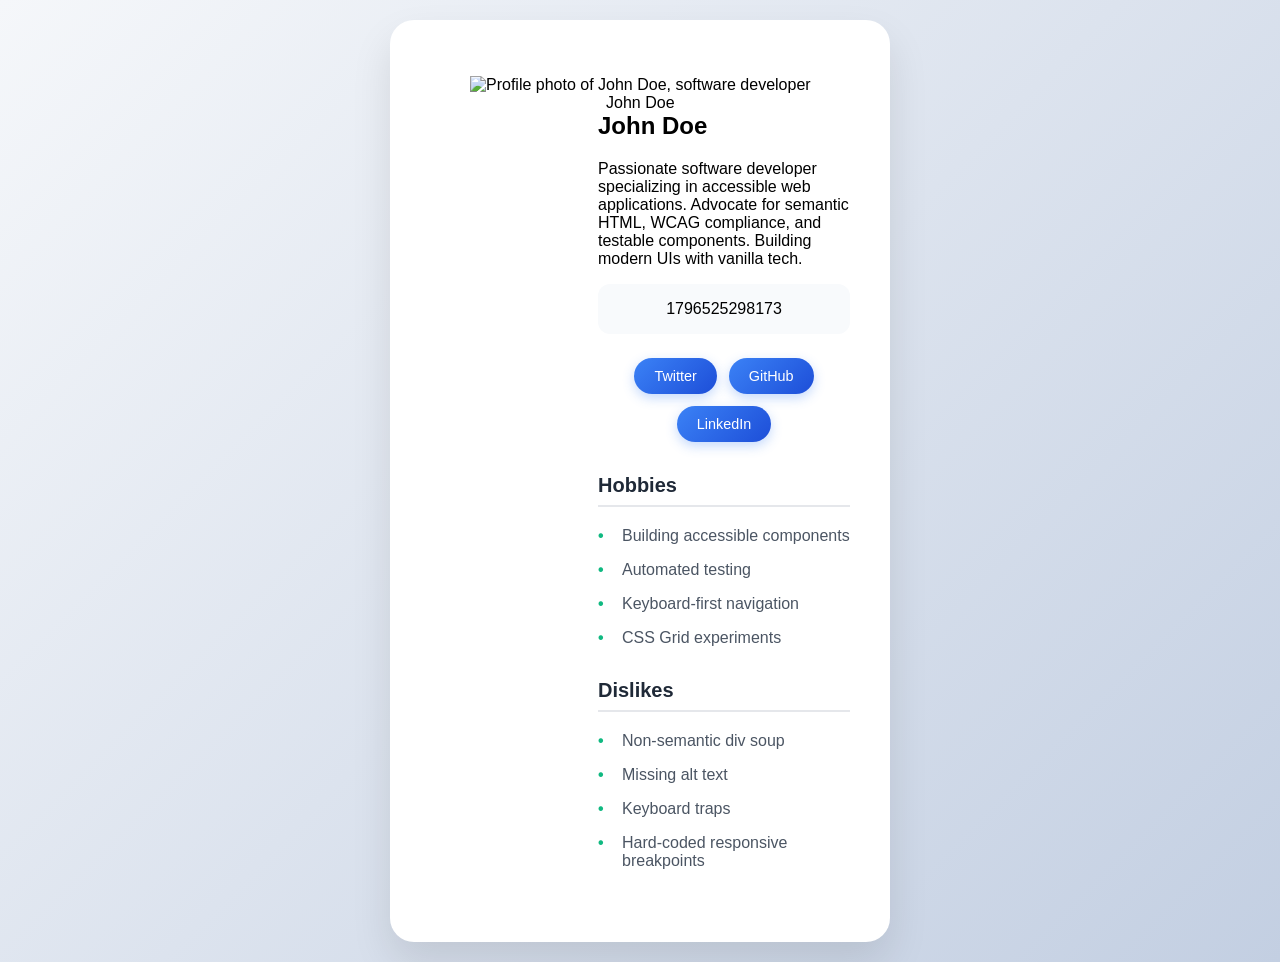
==== profile-index.html @ 812aabd8 "first commit" ====
<!DOCTYPE html>
<html lang="en">
<head>
  <meta charset="UTF-8">
  <meta name="viewport" content="width=device-width, initial-scale=1.0">
  <title>Profile Card</title>
  <link rel="stylesheet" href="profile-styles.css">
</head>
<body>
  <article data-testid="test-profile-card" class="profile-card" role="article">
    <figure class="avatar-section">
      <img 
        data-testid="test-user-avatar" 
        src="https://images.unsplash.com/photo-1494790108755-2616b612b786?w=300&h=300&fit=crop&crop=face" 
        alt="Profile photo of John Doe, software developer" 
        loading="lazy"
      >
      <figcaption>John Doe</figcaption>
    </figure>

    <header>
      <h1 data-testid="test-user-name">John Doe</h1>
    </header>

    <p data-testid="test-user-bio">
      Passionate software developer specializing in accessible web applications. Advocate for semantic HTML, WCAG compliance, and testable components. Building modern UIs with vanilla tech.
    </p>

    <div class="time-section">
      <span data-testid="test-user-time" aria-live="polite">Loading...</span>
    </div>

    <nav aria-label="Social links">
      <ul data-testid="test-user-social-links" role="list" class="social-links">
        <li><a href="https://twitter.com/johndoe" data-testid="test-user-social-twitter" target="_blank" rel="noopener noreferrer" aria-label="Twitter">Twitter</a></li>
        <li><a href="https://github.com/johndoe" data-testid="test-user-social-github" target="_blank" rel="noopener noreferrer" aria-label="GitHub">GitHub</a></li>
        <li><a href="https://linkedin.com/in/johndoe" data-testid="test-user-social-linkedin" target="_blank" rel="noopener noreferrer" aria-label="LinkedIn">LinkedIn</a></li>
      </ul>
    </nav>

    <section aria-labelledby="hobbies-heading">
      <h2 id="hobbies-heading">Hobbies</h2>
      <ul data-testid="test-user-hobbies" role="list">
        <li>Building accessible components</li>
        <li>Automated testing</li>
        <li>Keyboard-first navigation</li>
        <li>CSS Grid experiments</li>
      </ul>
    </section>

    <section aria-labelledby="dislikes-heading">
      <h2 id="dislikes-heading">Dislikes</h2>
      <ul data-testid="test-user-dislikes" role="list">
        <li>Non-semantic div soup</li>
        <li>Missing alt text</li>
        <li>Keyboard traps</li>
        <li>Hard-coded responsive breakpoints</li>
      </ul>
    </section>
  </article>

  <script src="profile-script.js"></script>
</body>
</html>
---- profile-styles.css ----
* {
  box-sizing: border-box;
}

body {
  font-family: -apple-system, BlinkMacSystemFont, 'Segoe UI', Roboto, sans-serif;
  background: linear-gradient(135deg, #f5f7fa 0%, #c3cfe2 100%);
  margin: 0;
  padding: 20px;
  min-height: 100vh;
  display: flex;
  align-items: center;
  justify-content: center;
}

.profile-card {
  background: white;
  border-radius: 24px;
  box-shadow: 0 20px 40px rgba(0,0,0,0.1);
  max-width: 500px;
  width: 100%;
  padding: 32px;
  margin: 0 16px;
}

.avatar-section {
  text-align: center;
  margin-bottom: 24px;
}

[test-user-avatar] {
  width: 120px;
  height: 120px;
  border-radius: 50%;
  object-fit: cover;
  border: 4px solid white;
  box-shadow: 0 8px 24px rgba(0,0,0,0.15);
  margin-bottom: 12px;
}

avatar-section figcaption {
  font-size: 1.5rem;
  font-weight: 700;
  color: #1f2937;
  margin: 0;
}

[test-user-name] {
  font-size: 1.75rem;
  font-weight: 700;
  color: #111827;
  margin: 0 0 12px 0;
  text-align: center;
}

[test-user-bio] {
  color: #6b7280;
  line-height: 1.6;
  margin-bottom: 24px;
  font-size: 1rem;
}

.time-section {
  text-align: center;
  margin-bottom: 24px;
  padding: 16px;
  background: #f8fafc;
  border-radius: 12px;
}

[test-user-time] {
  font-family: 'Courier New', monospace;
  font-size: 1.1rem;
  font-weight: 600;
  color: #374151;
  letter-spacing: 0.5px;
}

.social-links {
  display: flex;
  flex-wrap: wrap;
  gap: 12px;
  justify-content: center;
  margin-bottom: 32px;
  list-style: none;
  padding: 0;
}

.social-links li a {
  display: inline-flex;
  align-items: center;
  gap: 8px;
  padding: 10px 20px;
  background: linear-gradient(135deg, #3b82f6, #1d4ed8);
  color: white;
  text-decoration: none;
  border-radius: 50px;
  font-weight: 500;
  font-size: 0.9rem;
  transition: all 0.2s ease;
  box-shadow: 0 4px 12px rgba(59, 130, 246, 0.3);
}

.social-links li a:hover,
.social-links li a:focus {
  transform: translateY(-2px);
  box-shadow: 0 8px 20px rgba(59, 130, 246, 0.4);
  outline: 2px solid #1d4ed8;
  outline-offset: 2px;
}

section {
  margin-bottom: 24px;
}

section h2 {
  font-size: 1.25rem;
  font-weight: 600;
  color: #1f2937;
  margin-bottom: 12px;
  padding-bottom: 8px;
  border-bottom: 2px solid #e5e7eb;
}

section ul {
  list-style: none;
  padding: 0;
  margin: 0;
}

section li {
  padding: 8px 0;
  padding-left: 24px;
  position: relative;
  color: #4b5563;
}

section li::before {
  content: '•';
  color: #10b981;
  font-weight: bold;
  position: absolute;
  left: 0;
}

/* Responsive */
@media (min-width: 640px) {
  .profile-card {
    padding: 40px;
  }
  
  .avatar-section {
    float: left;
    margin-right: 24px;
    margin-bottom: 0;
  }
  
  .profile-card > *:not(.avatar-section) {
    margin-left: 168px;
  }
}

@media (max-width: 640px) {
  .profile-card {
    padding: 24px;
    margin: 0 8px;
  }
  
  .social-links {
    flex-direction: column;
    align-items: stretch;
  }
  
  .social-links li a {
    justify-content: center;
  }
  
  section li {
    padding-left: 0;
  }
  
  section li::before {
    display: inline-block;
    margin-right: 8px;
  }
}

@media (prefers-reduced-motion: reduce) {
  * {
    animation-duration: 0.01ms !important;
    animation-iteration-count: 1 !important;
    transition-duration: 0.01ms !important;
  }
}
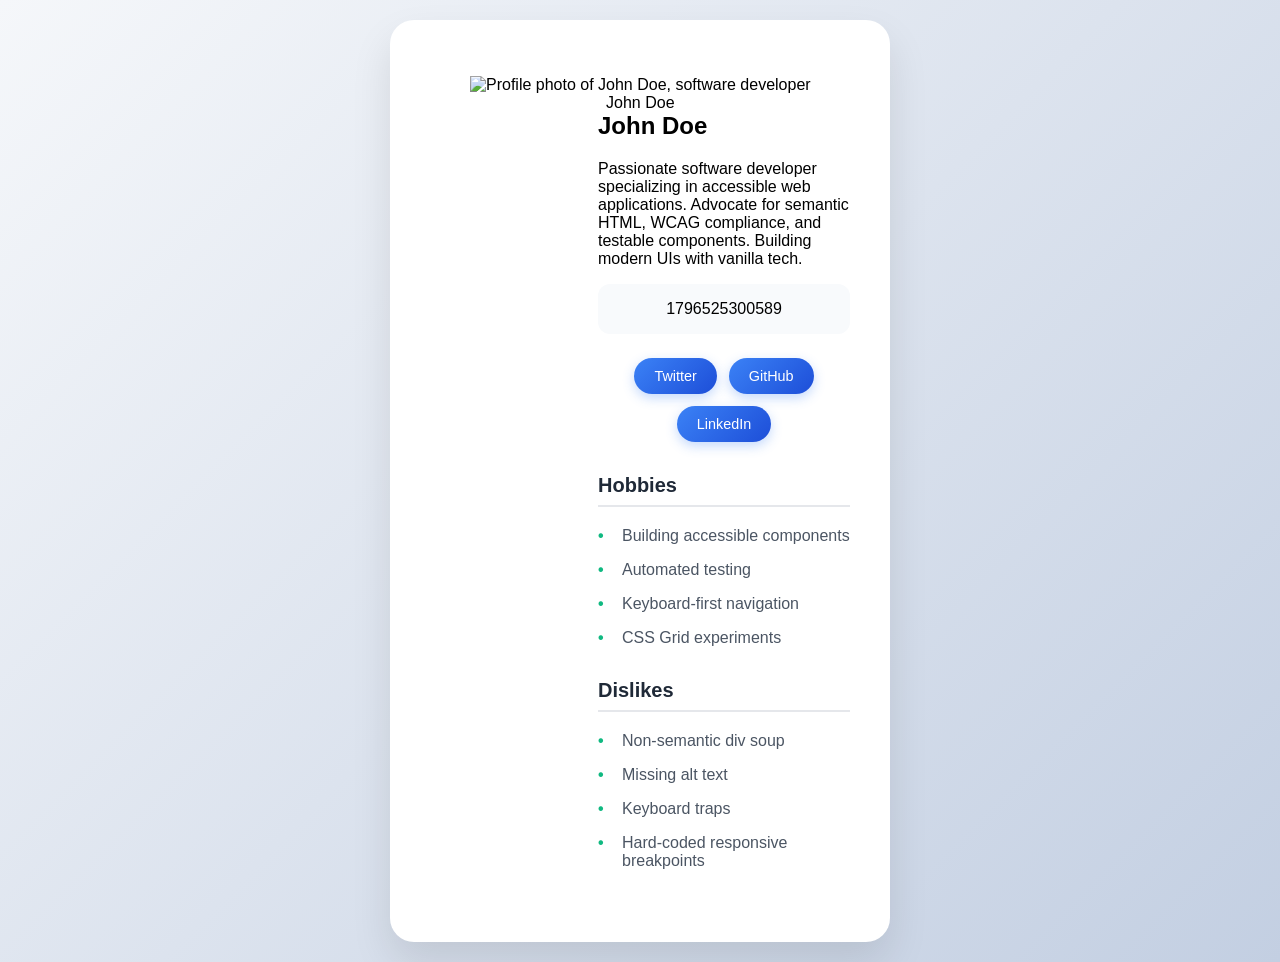
==== commit 88a028e2: "added image" ====
--- a/profile-index.html
+++ b/profile-index.html
@@ -11,7 +11,7 @@
     <figure class="avatar-section">
       <img 
         data-testid="test-user-avatar" 
-        src="https://images.unsplash.com/photo-1494790108755-2616b612b786?w=300&h=300&fit=crop&crop=face" 
+        src="https://images.unsplash.com/photo-1560250097-0b93528c311a?fm=jpg&q=60&w=3000&auto=format&fit=crop&ixlib=rb-4.1.0&ixid=M3wxMjA3fDB8MHxzZWFyY2h8MTl8fHByb2ZpbGV8ZW58MHx8MHx8fDA%3D" 
         alt="Profile photo of John Doe, software developer" 
         loading="lazy"
       >
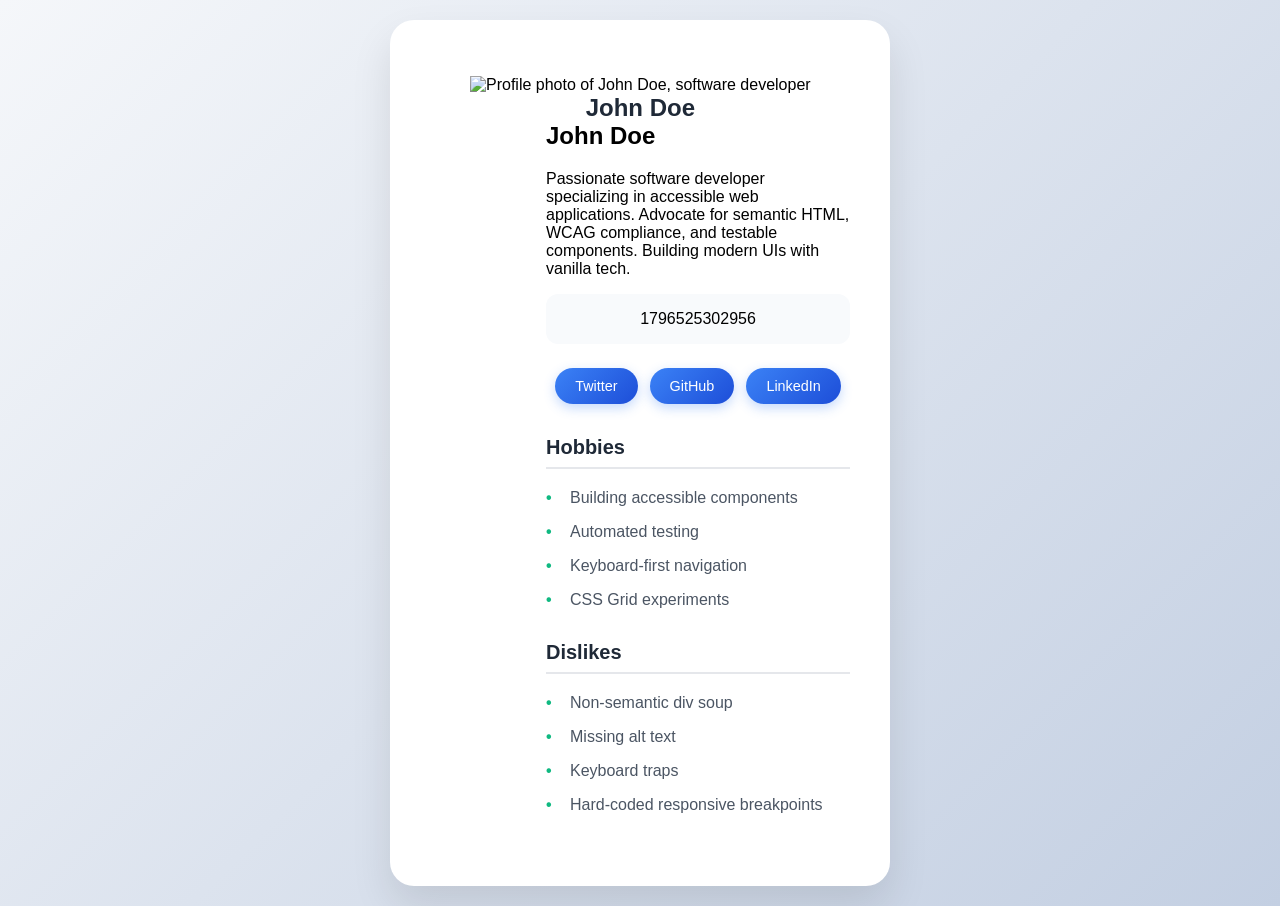
==== commit 3256c8b6: "adjusted profile image" ====
--- a/profile-index.html
+++ b/profile-index.html
@@ -11,7 +11,7 @@
     <figure class="avatar-section">
       <img 
         data-testid="test-user-avatar" 
-        src="https://images.unsplash.com/photo-1560250097-0b93528c311a?fm=jpg&q=60&w=3000&auto=format&fit=crop&ixlib=rb-4.1.0&ixid=M3wxMjA3fDB8MHxzZWFyY2h8MTl8fHByb2ZpbGV8ZW58MHx8MHx8fDA%3D" 
+        src="https://images.unsplash.com/photo-1560250097-0b93528c311a?fm=jpg&q=60&w=200&auto=format&fit=crop&ixlib=rb-4.1.0&ixid=M3wxMjA3fDB8MHxzZWFyY2h8MTl8fHByb2ZpbGV8ZW58MHx8MHx8fDA%3D"
         alt="Profile photo of John Doe, software developer" 
         loading="lazy"
       >
@@ -33,8 +33,8 @@
     <nav aria-label="Social links">
       <ul data-testid="test-user-social-links" role="list" class="social-links">
         <li><a href="https://twitter.com/johndoe" data-testid="test-user-social-twitter" target="_blank" rel="noopener noreferrer" aria-label="Twitter">Twitter</a></li>
-        <li><a href="https://github.com/johndoe" data-testid="test-user-social-github" target="_blank" rel="noopener noreferrer" aria-label="GitHub">GitHub</a></li>
-        <li><a href="https://linkedin.com/in/johndoe" data-testid="test-user-social-linkedin" target="_blank" rel="noopener noreferrer" aria-label="LinkedIn">LinkedIn</a></li>
+        <li><a href="https://github.com/Mrklin" data-testid="test-user-social-github" target="_blank" rel="noopener noreferrer" aria-label="GitHub">GitHub</a></li>
+        <li><a href="https://linkedin.com/in/franklin-i-b4a215173" data-testid="test-user-social-linkedin" target="_blank" rel="noopener noreferrer" aria-label="LinkedIn">LinkedIn</a></li>
       </ul>
     </nav>
 
--- a/profile-styles.css
+++ b/profile-styles.css
@@ -29,8 +29,8 @@
 }
 
 [test-user-avatar] {
-  width: 120px;
-  height: 120px;
+  width: 96px;
+  height: 96px;
   border-radius: 50%;
   object-fit: cover;
   border: 4px solid white;
@@ -38,7 +38,7 @@
   margin-bottom: 12px;
 }
 
-avatar-section figcaption {
+.avatar-section figcaption {
   font-size: 1.5rem;
   font-weight: 700;
   color: #1f2937;
@@ -151,12 +151,12 @@
   
   .avatar-section {
     float: left;
-    margin-right: 24px;
+    margin-right: 20px;
     margin-bottom: 0;
   }
   
   .profile-card > *:not(.avatar-section) {
-    margin-left: 168px;
+    margin-left: 116px;
   }
 }
 
